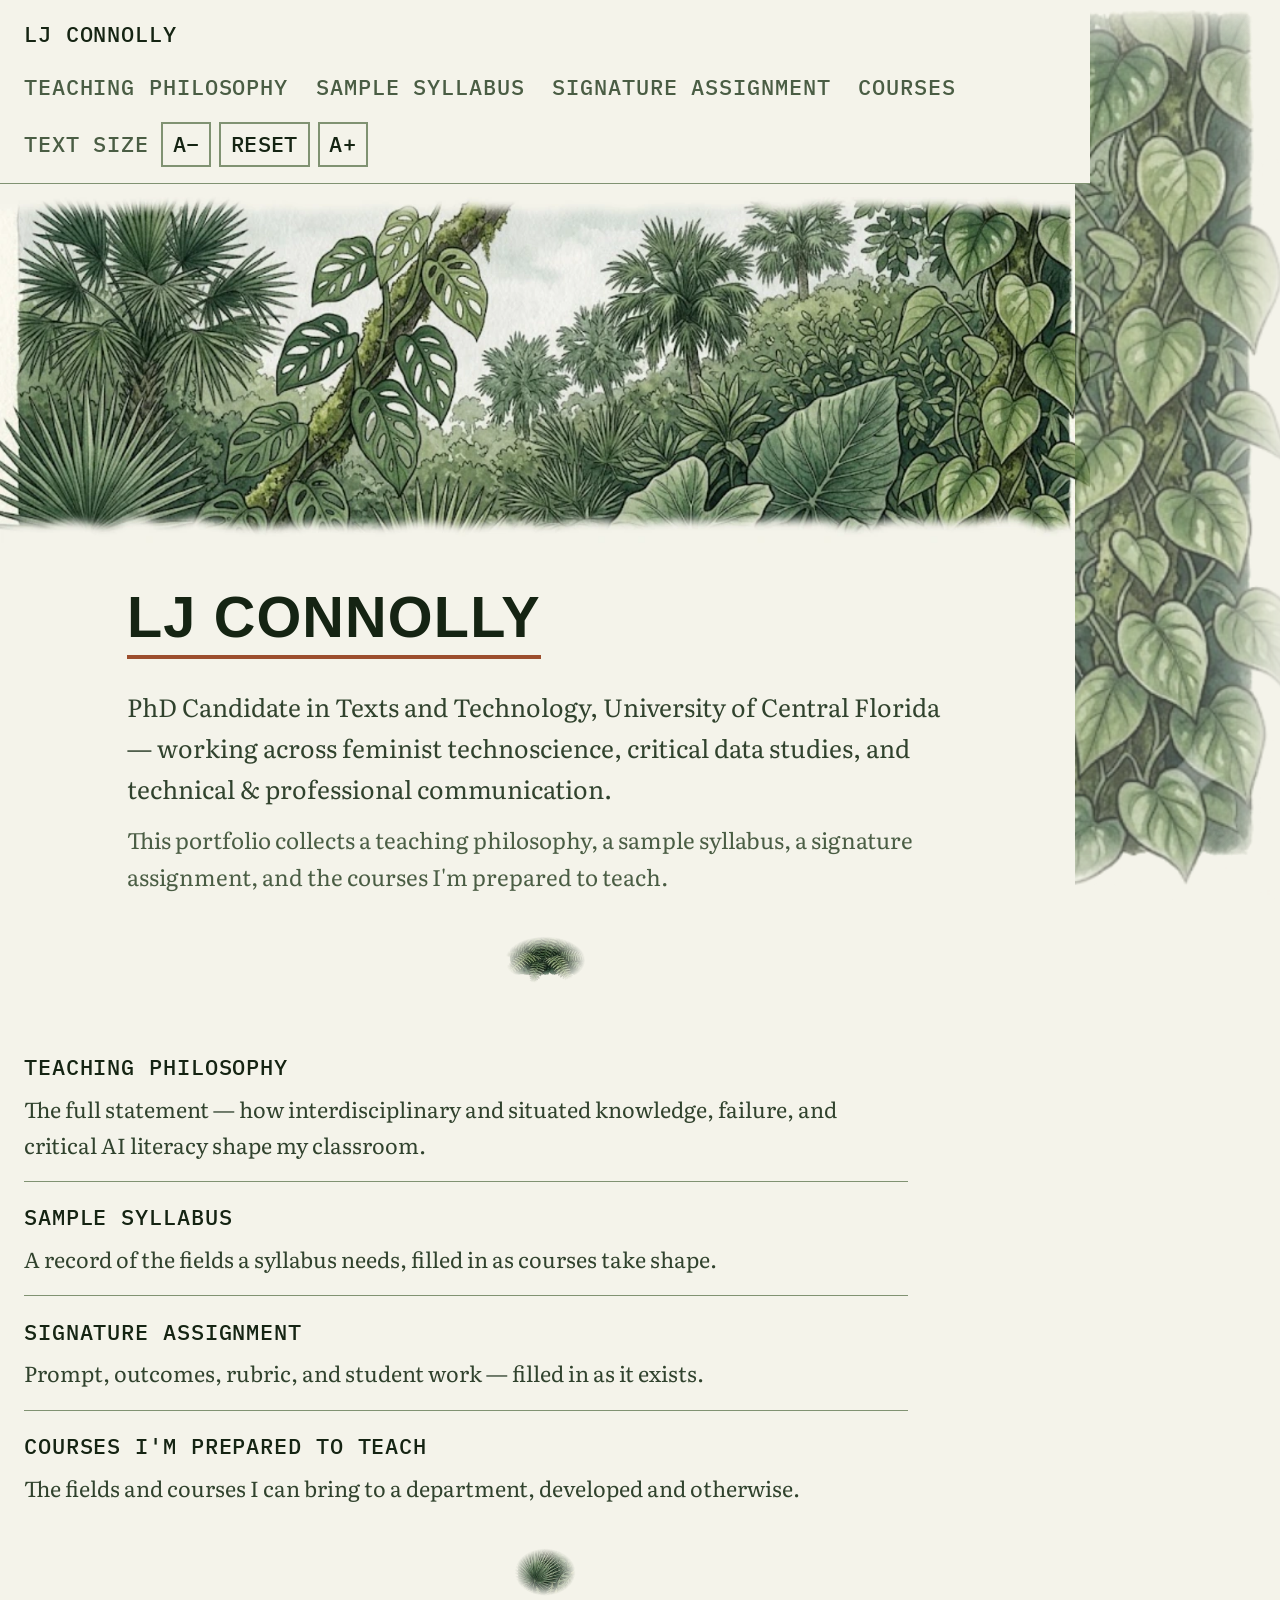
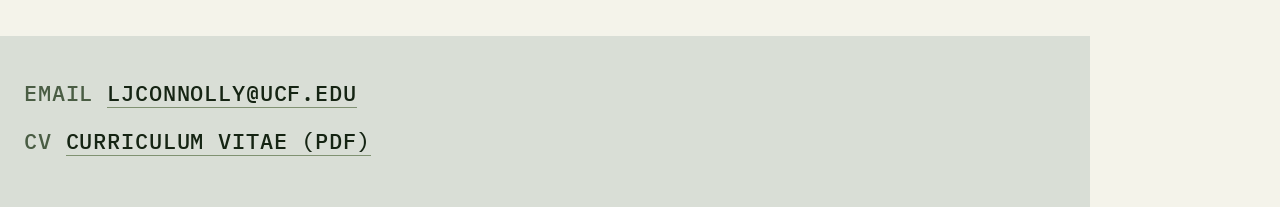
==== index.html @ 27856ca7 "Split into separate pages, add accessibility and terracotta accent - Split the single-page scroll in" ====
<!DOCTYPE html>
<html lang="en">
<head>
<meta charset="UTF-8">
<meta name="viewport" content="width=device-width, initial-scale=1.0">
<title>LJ Connolly — Teaching Portfolio</title>
<meta name="description" content="Teaching portfolio of LJ Connolly, PhD candidate in Texts and Technology, University of Central Florida.">

<link rel="preconnect" href="https://fonts.googleapis.com">
<link rel="preconnect" href="https://fonts.gstatic.com" crossorigin>
<link href="https://fonts.googleapis.com/css2?family=Archivo+Expanded:wght@700&family=IBM+Plex+Mono:wght@500&family=Literata:wght@400&display=swap" rel="stylesheet">

<link rel="stylesheet" href="css/style.css">
</head>
<body>
<script src="js/text-size.js"></script>

<a class="skip-link" href="#main">Skip to content</a>

<picture>
  <source type="image/webp" srcset="assets/img/vine-cutout.webp">
  <img class="trailing-vine" src="assets/img/vine-cutout.png" alt="" aria-hidden="true">
</picture>

<nav class="site-nav" aria-label="Primary">
  <a class="site-nav__brand" href="index.html" aria-current="page">LJ Connolly</a>
  <ul class="site-nav__links">
    <li><a href="philosophy.html">Teaching Philosophy</a></li>
    <li><a href="syllabus.html">Sample Syllabus</a></li>
    <li><a href="assignment.html">Signature Assignment</a></li>
    <li><a href="courses.html">Courses</a></li>
  </ul>
  <div class="text-size-control" role="group" aria-label="Adjust text size">
    <span class="text-size-label">Text Size</span>
    <button type="button" id="text-size-dec" aria-label="Decrease text size">A&minus;</button>
    <button type="button" id="text-size-reset" aria-label="Reset text size">Reset</button>
    <button type="button" id="text-size-inc" aria-label="Increase text size">A+</button>
  </div>
</nav>

<header class="masthead">
  <picture>
    <source type="image/webp" media="(max-width: 700px)" srcset="assets/img/header-plate-mobile.webp">
    <source media="(max-width: 700px)" srcset="assets/img/header-plate-mobile.png">
    <source type="image/webp" srcset="assets/img/header-plate.webp">
    <img class="header-plate" src="assets/img/header-plate.png"
         alt="Watercolor illustration of subtropical Florida canopy foliage — saw palmetto fans, cabbage palms, ferns, a monstera vine, elephant ear leaves, and a climbing pothos, painted on cream paper with a deckled edge.">
  </picture>
  <div class="opening-block">
    <h1>LJ Connolly</h1>
    <p class="tagline">PhD Candidate in Texts and Technology, University of Central Florida — working across feminist technoscience, critical data studies, and technical &amp; professional communication.</p>
    <p class="contents-line">This portfolio collects a teaching philosophy, a sample syllabus, a signature assignment, and the courses I'm prepared to teach.</p>
  </div>
</header>

<picture class="divider">
  <source type="image/webp" srcset="assets/img/divider-fern.webp">
  <img src="assets/img/divider-fern.png" alt="" aria-hidden="true">
</picture>

<main id="main">
  <div class="courses-section">
    <ul class="link-list">
      <li>
        <a href="philosophy.html">
          <span class="link-name">Teaching Philosophy</span>
          <span class="link-desc">The full statement — how interdisciplinary and situated knowledge, failure, and critical AI literacy shape my classroom.</span>
        </a>
      </li>
      <li>
        <a href="syllabus.html">
          <span class="link-name">Sample Syllabus</span>
          <span class="link-desc">A record of the fields a syllabus needs, filled in as courses take shape.</span>
        </a>
      </li>
      <li>
        <a href="assignment.html">
          <span class="link-name">Signature Assignment</span>
          <span class="link-desc">Prompt, outcomes, rubric, and student work — filled in as it exists.</span>
        </a>
      </li>
      <li>
        <a href="courses.html">
          <span class="link-name">Courses I'm Prepared to Teach</span>
          <span class="link-desc">The fields and courses I can bring to a department, developed and otherwise.</span>
        </a>
      </li>
    </ul>
  </div>
</main>

<picture class="divider">
  <source type="image/webp" srcset="assets/img/divider-palmetto.webp">
  <img src="assets/img/divider-palmetto.png" alt="" aria-hidden="true">
</picture>

<footer class="site-footer">
  <p class="mono"><span class="meta-label">Email</span> <a href="mailto:ljconnolly@ucf.edu">ljconnolly@ucf.edu</a></p>
  <p class="mono"><span class="meta-label">CV</span> <a href="assets/cv.pdf">Curriculum Vitae (PDF)</a></p>
</footer>

<script src="js/nav.js" defer></script>
</body>
</html>
---- css/style.css ----
/* ==========================================================================
   Teaching Portfolio — herbarium sheet
   Watercolor specimen + printed field label. Palette sampled from
   assets/img/canopy.png, plus a terracotta accent reserved for interactive
   states (current page, hover, link underlines) — never for body text or
   the base palette.
   All type sizes are in rem against the html root, so the on-page text-size
   control (js/text-size.js) can scale the whole document by changing the
   root font-size alone. Nothing on the page is smaller than 1.35rem
   (21.6px at the default 16px root), which clears 16pt (21.3px).
   ========================================================================== */

:root {
  --ink:    #152413;
  --forest: #30422D;
  --frond:  #4A5D44;
  --leaf:   #65785A;
  --sage:   #809272;
  --haze:   #A1AF91;
  --mist:   #D9DED6;
  --paper:  #F4F3EA;
  --terracotta: #9C4E2D; /* accent only: current/hover states, never body text */

  --font-display: 'Archivo Expanded', 'Arial Narrow', sans-serif;
  --font-body: 'Literata', Georgia, 'Times New Roman', serif;
  --font-mono: 'IBM Plex Mono', 'Courier New', monospace;

  --measure: 68ch;
  --vine-width: clamp(140px, 16vw, 252px);
  --vine-gutter: 190px;
  --min-text: 1.4rem; /* floor for every non-heading element on the page */
}

/* ---- reset -------------------------------------------------------------- */

*, *::before, *::after {
  box-sizing: border-box;
  border-radius: 0 !important;
}

html {
  -webkit-text-size-adjust: 100%;
}

@media (prefers-reduced-motion: no-preference) {
  html {
    scroll-behavior: smooth;
  }
}

body {
  margin: 0;
  background: var(--paper);
  color: var(--ink);
  font-family: var(--font-body);
  font-weight: 400;
  font-size: var(--min-text);
  line-height: 1.65;
}

img { max-width: 100%; display: block; }

a { color: inherit; }

hr.hairline {
  border: none;
  border-top: 1px solid var(--sage);
  margin: 0;
}

/* ---- utility / mono voice ------------------------------------------------ */

.mono,
.meta-row,
.field-label,
.site-nav,
.philosophy-subnav,
.course-name,
.pdf-link,
.text-size-control,
.link-list,
.site-footer .mono {
  font-family: var(--font-mono);
  font-weight: 500;
  letter-spacing: 0.04em;
  text-transform: uppercase;
}

.meta-label {
  color: var(--frond);
}

.meta-value {
  color: var(--ink);
}

/* ---- skip link ------------------------------------------------------------ */

.skip-link {
  position: absolute;
  left: -999px;
  top: 0;
  background: var(--paper);
  color: var(--ink);
  padding: 0.75em 1.25em;
  font-family: var(--font-mono);
  font-size: var(--min-text);
  text-transform: uppercase;
  letter-spacing: 0.04em;
  z-index: 1000;
  border: 2px solid var(--ink);
}

.skip-link:focus {
  left: 1rem;
  top: 1rem;
}

/* ---- focus states ---------------------------------------------------------- */

a:focus-visible,
button:focus-visible {
  outline: 3px solid var(--ink);
  outline-offset: 3px;
}

/* ---- trailing vine ---------------------------------------------------------- */
/* Capped at its native cutout resolution (252px) so it is never upscaled —
   crisper, at the cost of not spanning as wide on very large screens. */

.trailing-vine {
  position: fixed;
  top: 0;
  right: 0;
  height: 100vh;
  width: var(--vine-width);
  object-fit: cover;
  object-position: right center;
  opacity: 0.75;
  pointer-events: none;
  z-index: 1;
}

@media (max-width: 1099px) {
  .trailing-vine {
    display: none;
  }
}

@media (min-width: 1100px) {
  body {
    padding-right: var(--vine-gutter);
  }
}

/* ---- persistent top nav ------------------------------------------------------ */

.site-nav {
  position: sticky;
  top: 0;
  z-index: 100;
  display: flex;
  flex-wrap: wrap;
  align-items: center;
  justify-content: space-between;
  gap: 1rem 1.75rem;
  background: var(--paper);
  border-bottom: 1px solid var(--sage);
  padding: 1rem 1.5rem;
}

.site-nav__brand {
  font-size: var(--min-text);
  color: var(--ink);
  text-decoration: none;
}

.site-nav__brand:hover {
  color: var(--terracotta);
}

.site-nav__links {
  list-style: none;
  display: flex;
  flex-wrap: wrap;
  gap: 0.6rem 1.75rem;
  margin: 0;
  padding: 0;
  font-size: var(--min-text);
}

.site-nav__links a {
  text-decoration: none;
  color: var(--frond);
  padding-bottom: 0.2rem;
  border-bottom: 3px solid transparent;
}

.site-nav__links a:hover {
  color: var(--terracotta);
  border-bottom-color: var(--terracotta);
}

.site-nav__links a[aria-current="page"] {
  color: var(--terracotta);
  border-bottom-color: var(--terracotta);
}

/* ---- text size control ------------------------------------------------------- */

.text-size-control {
  display: flex;
  align-items: center;
  gap: 0.5rem;
  font-size: var(--min-text);
}

.text-size-control .text-size-label {
  font-size: 1.35rem;
  color: var(--frond);
  margin-right: 0.25rem;
}

.text-size-control button {
  font-family: var(--font-mono);
  font-weight: 500;
  letter-spacing: 0.02em;
  text-transform: uppercase;
  font-size: 1.35rem;
  background: var(--paper);
  color: var(--ink);
  border: 2px solid var(--sage);
  min-width: 2.75rem;
  min-height: 2.75rem;
  padding: 0.4rem 0.6rem;
  cursor: pointer;
}

.text-size-control button:hover {
  border-color: var(--terracotta);
  color: var(--terracotta);
}

/* ---- masthead --------------------------------------------------------------- */

.masthead {
  position: relative;
}

.header-plate {
  width: 100%;
  max-width: 1312px;
  height: auto;
  margin: 0 auto;
}

.opening-block {
  max-width: var(--measure);
  margin: 0 auto;
  padding: 2.5rem 1.5rem 1rem;
  text-align: left;
}

.opening-block h1 {
  font-family: var(--font-display);
  font-weight: 700;
  text-transform: uppercase;
  letter-spacing: 0.02em;
  line-height: 1.05;
  font-size: clamp(2.4rem, 6vw, 3.6rem);
  margin: 0 0 0.5rem;
  color: var(--ink);
  border-bottom: 4px solid var(--terracotta);
  padding-bottom: 0.5rem;
  display: inline-block;
}

.opening-block .tagline {
  font-size: 1.55rem;
  color: var(--forest);
  margin: 1.25rem 0 0.75rem;
}

.opening-block .contents-line {
  color: var(--frond);
  margin: 0;
}

/* home page: link list to the other pages */

.link-list {
  list-style: none;
  margin: 1.5rem 0 0;
  padding: 0;
  max-width: var(--measure);
}

.link-list li {
  border-bottom: 1px solid var(--sage);
}

.link-list li:last-child {
  border-bottom: none;
}

.link-list a {
  display: block;
  padding: 1.1rem 0;
  text-decoration: none;
  color: var(--ink);
  font-size: var(--min-text);
}

.link-list a:hover .link-name {
  color: var(--terracotta);
}

.link-list .link-name {
  display: block;
}

.link-list .link-desc {
  display: block;
  font-family: var(--font-body);
  text-transform: none;
  letter-spacing: normal;
  font-weight: 400;
  font-size: 1.35rem;
  color: var(--forest);
  margin-top: 0.35rem;
}

/* ---- section dividers -------------------------------------------------------- */

.divider {
  display: flex;
  justify-content: center;
  margin: 0 auto;
  padding: 1.5rem 0;
}

.divider img {
  height: 48px;
  width: auto;
}

/* ---- section heading (display face, h2+) -------------------------------------- */

h2 {
  font-family: var(--font-display);
  font-weight: 700;
  text-transform: uppercase;
  letter-spacing: 0.02em;
  line-height: 1.1;
  font-size: clamp(2rem, 4vw, 2.75rem);
  color: var(--ink);
  margin: 0 0 1rem;
}

h3 {
  font-family: var(--font-display);
  font-weight: 700;
  text-transform: uppercase;
  letter-spacing: 0.02em;
  line-height: 1.15;
  font-size: 1.75rem;
  color: var(--forest);
  margin: 2rem 0 0.75rem;
}

/* ---- specimen card (philosophy / syllabus / assignment) ------------------------ */

.specimen-card {
  max-width: 1100px;
  margin: 0 auto;
  padding: 0 1.5rem;
}

.specimen-header {
  background: var(--mist);
  padding: 1.75rem 1.75rem 1.5rem;
  display: flex;
  flex-wrap: wrap;
  align-items: baseline;
  justify-content: space-between;
  gap: 0.75rem 1.5rem;
}

.specimen-header h2 {
  margin: 0;
  width: 100%;
}

.meta-row {
  display: flex;
  flex-wrap: wrap;
  gap: 0.6rem 2rem;
  font-size: 1.35rem;
  margin: 0;
  flex: 1 1 auto;
}

.pdf-link {
  font-size: 1.35rem;
  text-decoration: none;
  color: var(--forest);
  border-bottom: 1px solid var(--sage);
  white-space: nowrap;
}

.pdf-link:hover {
  color: var(--terracotta);
  border-bottom-color: var(--terracotta);
}

.specimen-card .hairline {
  border-top-color: var(--sage);
}

.specimen-body {
  padding: 2rem 0 3rem;
}

/* philosophy: sticky nav label column + prose column */

.specimen-body--philosophy {
  display: grid;
  grid-template-columns: 260px 1fr;
  gap: 2.5rem;
  align-items: start;
}

.philosophy-subnav {
  position: sticky;
  top: 5.5rem;
}

.philosophy-subnav ul {
  list-style: none;
  margin: 0;
  padding: 0;
  display: flex;
  flex-direction: column;
  gap: 1rem;
}

.philosophy-subnav a {
  font-size: 1.35rem;
  text-decoration: none;
  color: var(--frond);
  display: inline-block;
  border-bottom: 3px solid transparent;
  padding-bottom: 0.15rem;
}

.philosophy-subnav a:hover,
.philosophy-subnav a.is-active {
  color: var(--terracotta);
  border-bottom-color: var(--terracotta);
}

.philosophy-text {
  max-width: var(--measure);
}

.philosophy-text h3:first-child {
  margin-top: 0;
}

.philosophy-text p {
  margin: 0 0 1.25em;
}

/* placeholder cards: repeated label / empty-area field rows */

.specimen-body--placeholder,
.specimen-card--placeholder .specimen-body {
  padding-top: 2rem;
}

.specimen-field {
  display: grid;
  grid-template-columns: 260px 1fr;
  gap: 1rem 2.5rem;
  padding: 1.5rem 0;
  border-bottom: 1px solid var(--sage);
}

.specimen-field:last-child {
  border-bottom: none;
}

.field-label {
  font-size: 1.35rem;
  color: var(--frond);
  padding-top: 0.2rem;
}

.field-empty {
  background-image: repeating-linear-gradient(
    to bottom,
    transparent,
    transparent 31px,
    var(--haze) 31px,
    var(--haze) 32px
  );
}

.field-empty--sm { height: 32px; }
.field-empty--md { height: 96px; }
.field-empty--lg { height: 160px; }
.field-empty--xl { height: 256px; }

/* ---- courses list ----------------------------------------------------------- */

.courses-section {
  max-width: 1100px;
  margin: 0 auto;
  padding: 0 1.5rem;
}

.courses-list {
  list-style: none;
  margin: 1.5rem 0 0;
  padding: 0;
  max-width: var(--measure);
}

.courses-list li {
  padding: 1.1rem 0;
  border-bottom: 1px solid var(--sage);
  display: flex;
  flex-direction: column;
  gap: 0.4rem;
}

.courses-list li:last-child {
  border-bottom: none;
}

.course-name {
  font-size: 1.35rem;
  color: var(--ink);
}

.course-name em {
  font-style: normal;
  color: var(--terracotta);
}

.course-desc {
  font-family: var(--font-body);
  font-size: var(--min-text);
  color: var(--forest);
}

/* ---- footer ------------------------------------------------------------------ */

.site-footer {
  background: var(--mist);
  margin-top: 1rem;
  padding: 2.5rem 1.5rem 3rem;
  display: flex;
  flex-direction: column;
  gap: 0.75rem;
}

.site-footer .mono {
  font-size: 1.35rem;
  margin: 0;
}

.site-footer a {
  text-decoration: none;
  border-bottom: 1px solid var(--sage);
}

.site-footer a:hover {
  color: var(--terracotta);
  border-bottom-color: var(--terracotta);
}

/* ---- responsive: collapse two-column artifact layout ------------------------- */

@media (max-width: 700px) {
  .specimen-body--philosophy,
  .specimen-field {
    grid-template-columns: 1fr;
  }

  .philosophy-subnav {
    position: static;
    margin-bottom: 1rem;
  }

  .philosophy-subnav ul {
    flex-direction: row;
    flex-wrap: wrap;
    gap: 0.5rem 1.5rem;
  }

  .specimen-header {
    padding: 1.25rem;
  }

  .field-label {
    padding-top: 0;
  }

  .text-size-control .text-size-label {
    display: none;
  }
}

@media (max-width: 375px) {
  .opening-block { padding: 2rem 1rem 1rem; }
  .specimen-card, .courses-section { padding: 0 1rem; }
  .site-nav { padding: 0.75rem 1rem; }
}

/* ---- reduced motion ----------------------------------------------------------- */

@media (prefers-reduced-motion: reduce) {
  * {
    transition: none !important;
    animation: none !important;
  }
}
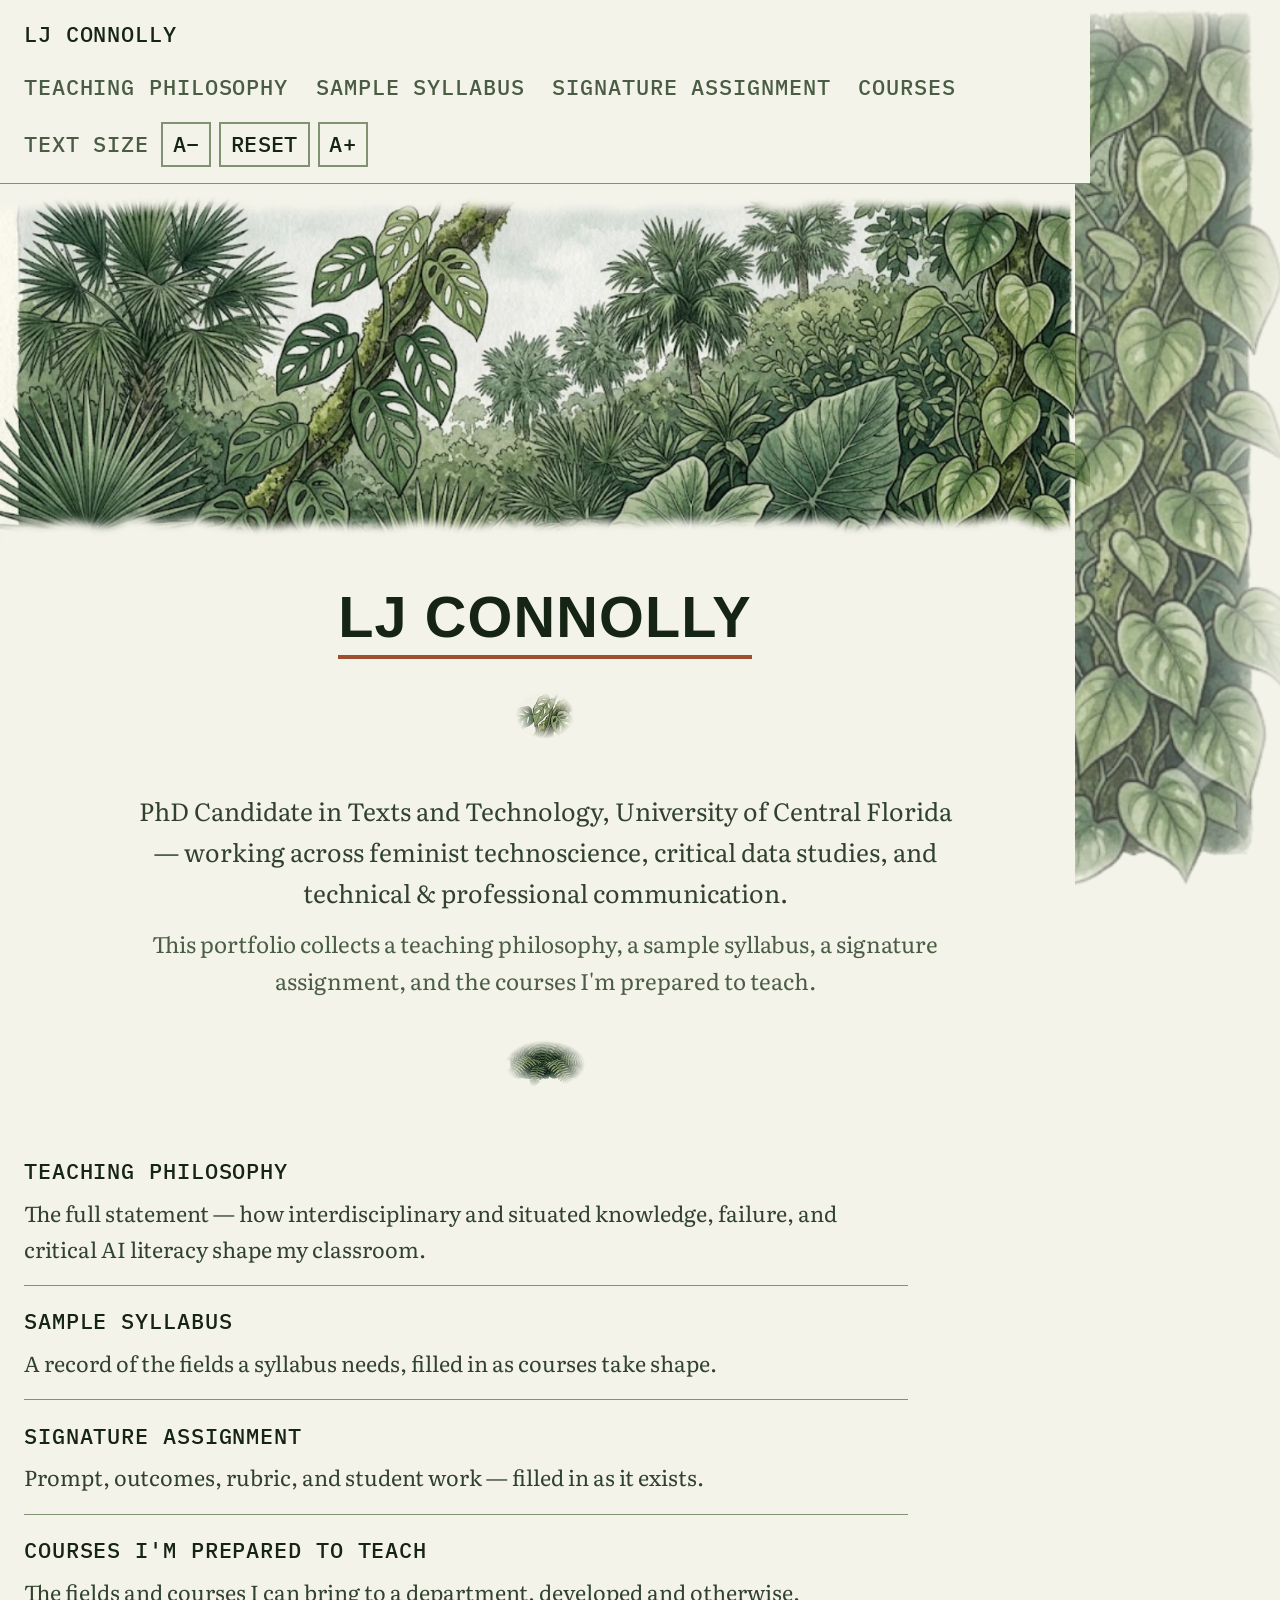
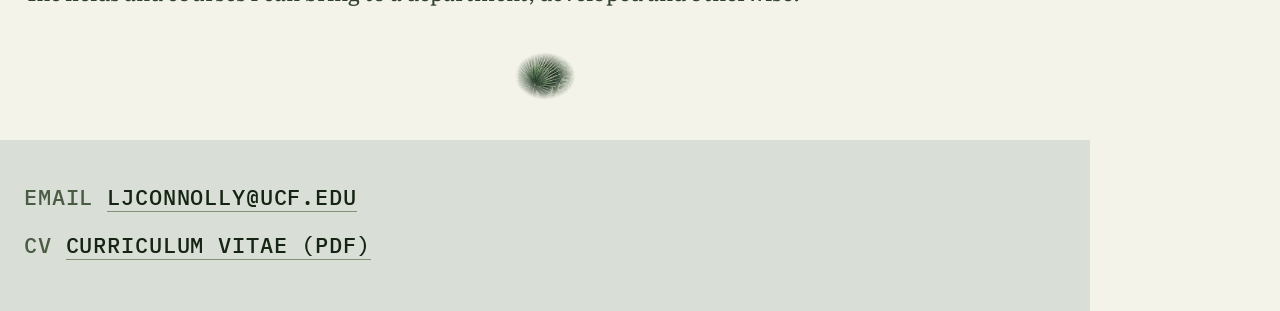
==== commit 7b2d3ff3: "Center home page opening block, add divider under title Splits the title from the tagline/contents-l" ====
--- a/index.html
+++ b/index.html
@@ -46,8 +46,16 @@
     <img class="header-plate" src="assets/img/header-plate.png"
          alt="Watercolor illustration of subtropical Florida canopy foliage — saw palmetto fans, cabbage palms, ferns, a monstera vine, elephant ear leaves, and a climbing pothos, painted on cream paper with a deckled edge.">
   </picture>
-  <div class="opening-block">
+  <div class="opening-block opening-block--title">
     <h1>LJ Connolly</h1>
+  </div>
+
+  <picture class="divider">
+    <source type="image/webp" srcset="assets/img/divider-monstera.webp">
+    <img src="assets/img/divider-monstera.png" alt="" aria-hidden="true">
+  </picture>
+
+  <div class="opening-block opening-block--intro">
     <p class="tagline">PhD Candidate in Texts and Technology, University of Central Florida — working across feminist technoscience, critical data studies, and technical &amp; professional communication.</p>
     <p class="contents-line">This portfolio collects a teaching philosophy, a sample syllabus, a signature assignment, and the courses I'm prepared to teach.</p>
   </div>
--- a/css/style.css
+++ b/css/style.css
@@ -258,7 +258,15 @@
   max-width: var(--measure);
   margin: 0 auto;
   padding: 2.5rem 1.5rem 1rem;
-  text-align: left;
+  text-align: center;
+}
+
+.opening-block--title {
+  padding-bottom: 0;
+}
+
+.opening-block--intro {
+  padding-top: 0.5rem;
 }
 
 .opening-block h1 {
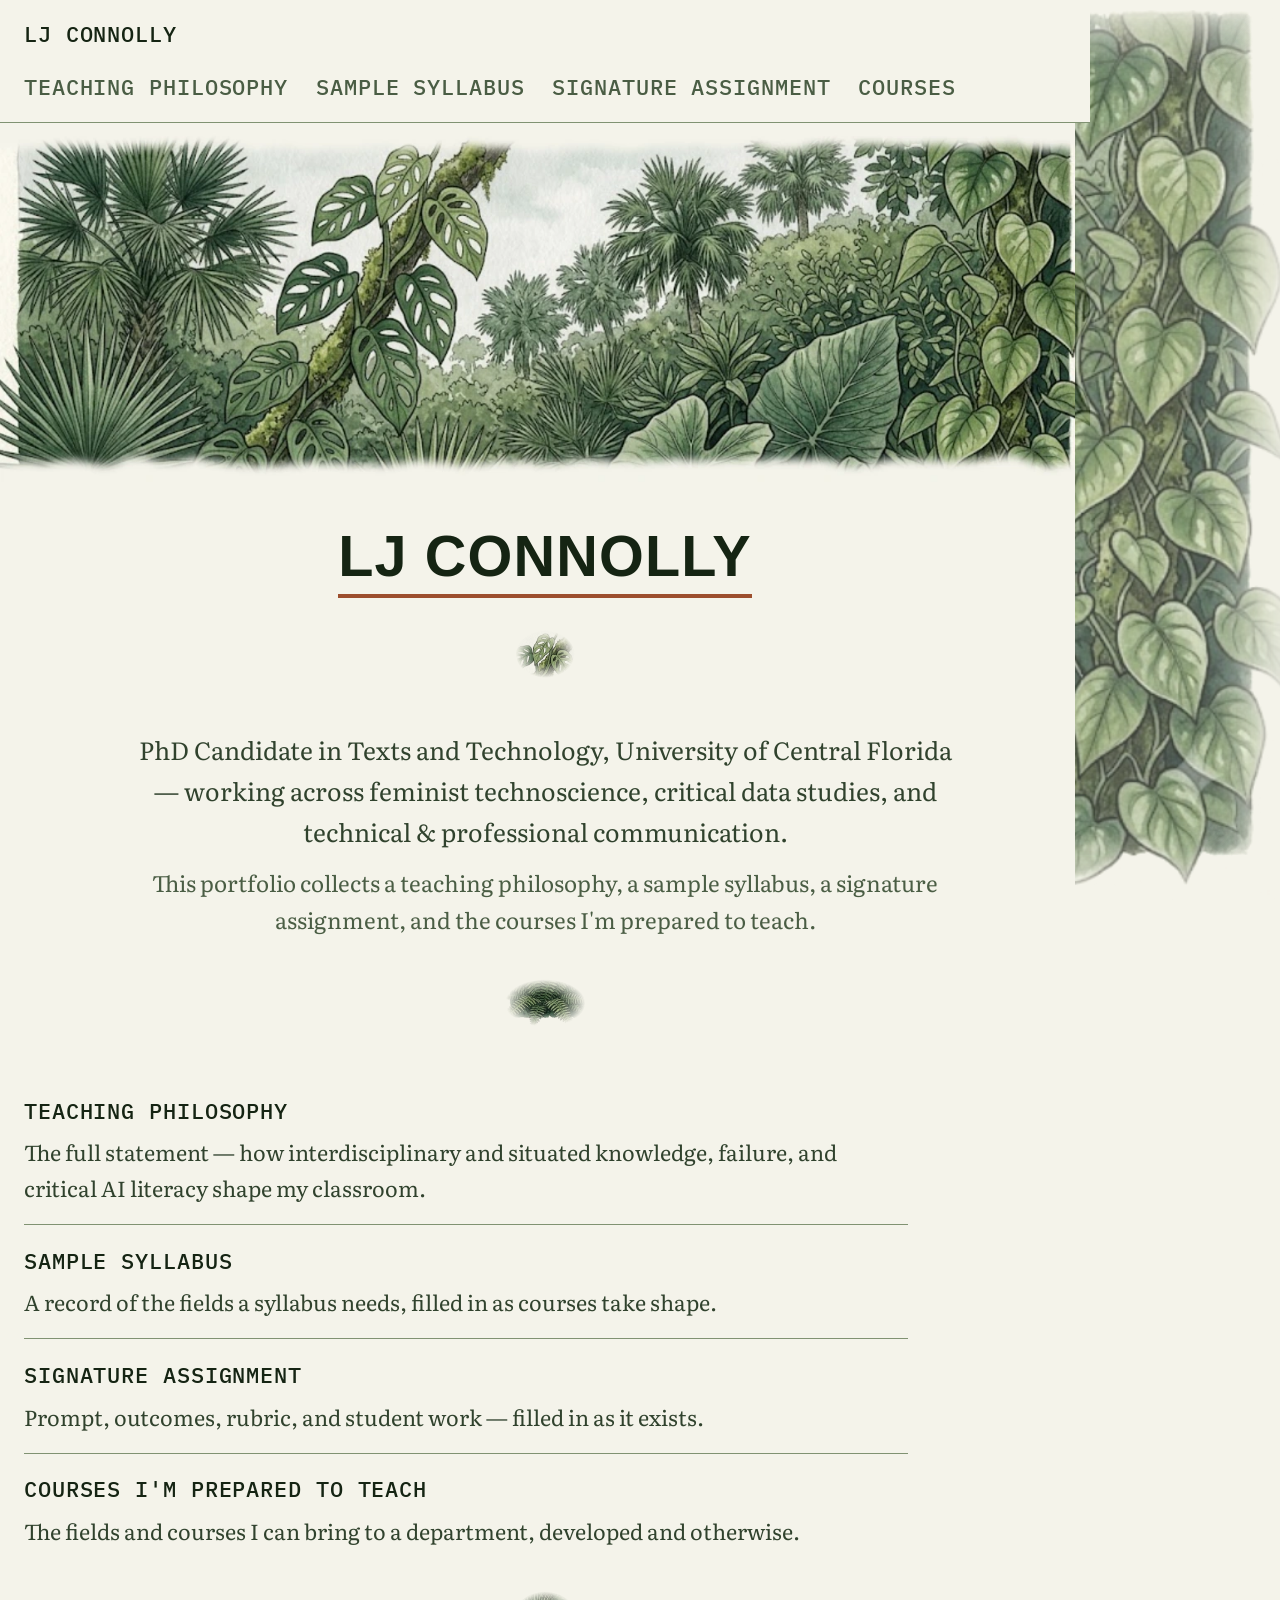
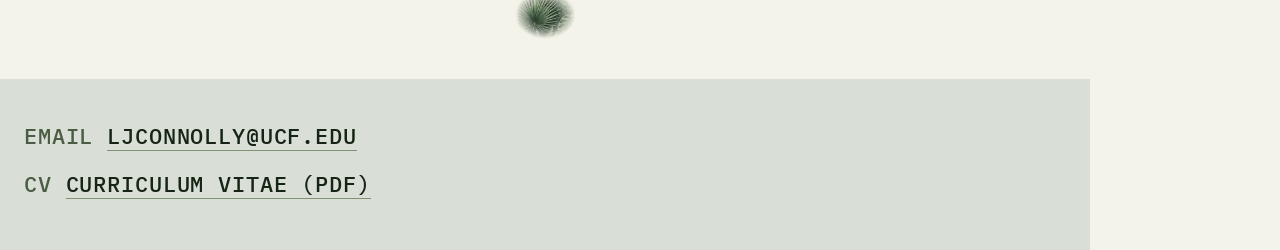
==== commit 335f4eae: "Remove the on-page text-size accessibility control Drops js/text-size.js, its nav markup on all five" ====
--- a/index.html
+++ b/index.html
@@ -13,7 +13,6 @@
 <link rel="stylesheet" href="css/style.css">
 </head>
 <body>
-<script src="js/text-size.js"></script>
 
 <a class="skip-link" href="#main">Skip to content</a>
 
@@ -30,12 +29,6 @@
     <li><a href="assignment.html">Signature Assignment</a></li>
     <li><a href="courses.html">Courses</a></li>
   </ul>
-  <div class="text-size-control" role="group" aria-label="Adjust text size">
-    <span class="text-size-label">Text Size</span>
-    <button type="button" id="text-size-dec" aria-label="Decrease text size">A&minus;</button>
-    <button type="button" id="text-size-reset" aria-label="Reset text size">Reset</button>
-    <button type="button" id="text-size-inc" aria-label="Increase text size">A+</button>
-  </div>
 </nav>
 
 <header class="masthead">
--- a/css/style.css
+++ b/css/style.css
@@ -4,9 +4,7 @@
    assets/img/canopy.png, plus a terracotta accent reserved for interactive
    states (current page, hover, link underlines) — never for body text or
    the base palette.
-   All type sizes are in rem against the html root, so the on-page text-size
-   control (js/text-size.js) can scale the whole document by changing the
-   root font-size alone. Nothing on the page is smaller than 1.35rem
+   All type sizes are in rem. Nothing on the page is smaller than 1.35rem
    (21.6px at the default 16px root), which clears 16pt (21.3px).
    ========================================================================== */
 
@@ -77,7 +75,6 @@
 .philosophy-subnav,
 .course-name,
 .pdf-link,
-.text-size-control,
 .link-list,
 .site-footer .mono {
   font-family: var(--font-mono);
@@ -206,41 +203,6 @@
   border-bottom-color: var(--terracotta);
 }
 
-/* ---- text size control ------------------------------------------------------- */
-
-.text-size-control {
-  display: flex;
-  align-items: center;
-  gap: 0.5rem;
-  font-size: var(--min-text);
-}
-
-.text-size-control .text-size-label {
-  font-size: 1.35rem;
-  color: var(--frond);
-  margin-right: 0.25rem;
-}
-
-.text-size-control button {
-  font-family: var(--font-mono);
-  font-weight: 500;
-  letter-spacing: 0.02em;
-  text-transform: uppercase;
-  font-size: 1.35rem;
-  background: var(--paper);
-  color: var(--ink);
-  border: 2px solid var(--sage);
-  min-width: 2.75rem;
-  min-height: 2.75rem;
-  padding: 0.4rem 0.6rem;
-  cursor: pointer;
-}
-
-.text-size-control button:hover {
-  border-color: var(--terracotta);
-  color: var(--terracotta);
-}
-
 /* ---- masthead --------------------------------------------------------------- */
 
 .masthead {
@@ -614,10 +576,6 @@
   .field-label {
     padding-top: 0;
   }
-
-  .text-size-control .text-size-label {
-    display: none;
-  }
 }
 
 @media (max-width: 375px) {
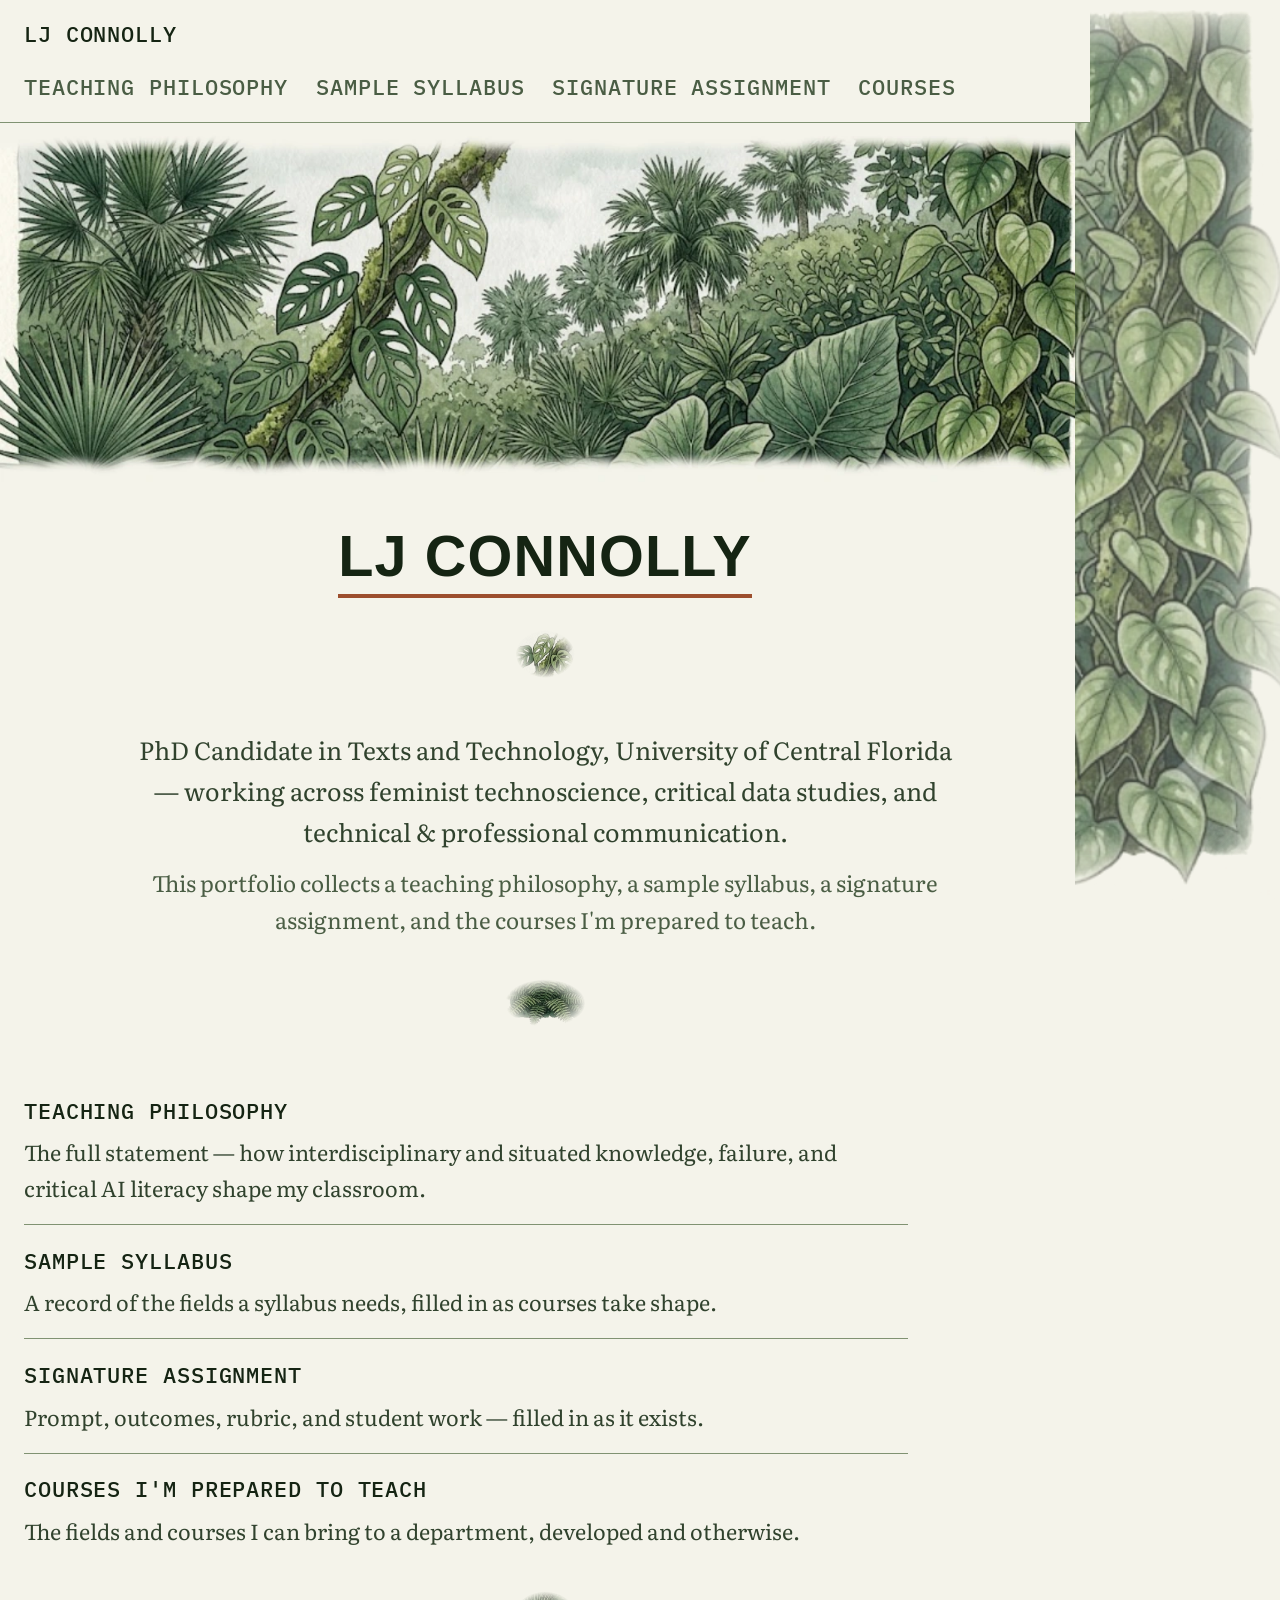
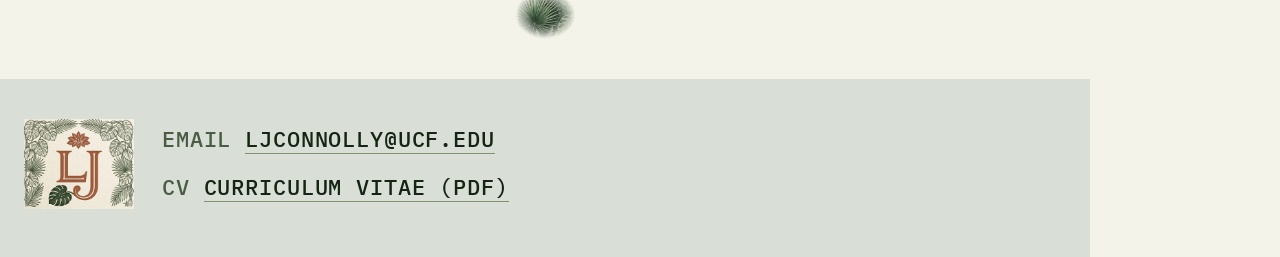
==== commit e02c0231: "Add LJ logo to the footer contact bar Moves the user-supplied logo into assets/img/lj-logo-source.jp" ====
--- a/index.html
+++ b/index.html
@@ -96,8 +96,14 @@
 </picture>
 
 <footer class="site-footer">
-  <p class="mono"><span class="meta-label">Email</span> <a href="mailto:ljconnolly@ucf.edu">ljconnolly@ucf.edu</a></p>
-  <p class="mono"><span class="meta-label">CV</span> <a href="assets/cv.pdf">Curriculum Vitae (PDF)</a></p>
+  <picture class="site-footer__logo">
+    <source type="image/webp" srcset="assets/img/logo-footer.webp">
+    <img src="assets/img/logo-footer.png" alt="LJ monogram logo bordered with monstera, palm, and heartleaf line art">
+  </picture>
+  <div class="site-footer__contact">
+    <p class="mono"><span class="meta-label">Email</span> <a href="mailto:ljconnolly@ucf.edu">ljconnolly@ucf.edu</a></p>
+    <p class="mono"><span class="meta-label">CV</span> <a href="assets/cv.pdf">Curriculum Vitae (PDF)</a></p>
+  </div>
 </footer>
 
 <script src="js/nav.js" defer></script>
--- a/css/style.css
+++ b/css/style.css
@@ -531,6 +531,19 @@
   margin-top: 1rem;
   padding: 2.5rem 1.5rem 3rem;
   display: flex;
+  flex-wrap: wrap;
+  align-items: center;
+  gap: 1.75rem;
+}
+
+.site-footer__logo img {
+  width: 110px;
+  height: auto;
+  flex-shrink: 0;
+}
+
+.site-footer__contact {
+  display: flex;
   flex-direction: column;
   gap: 0.75rem;
 }
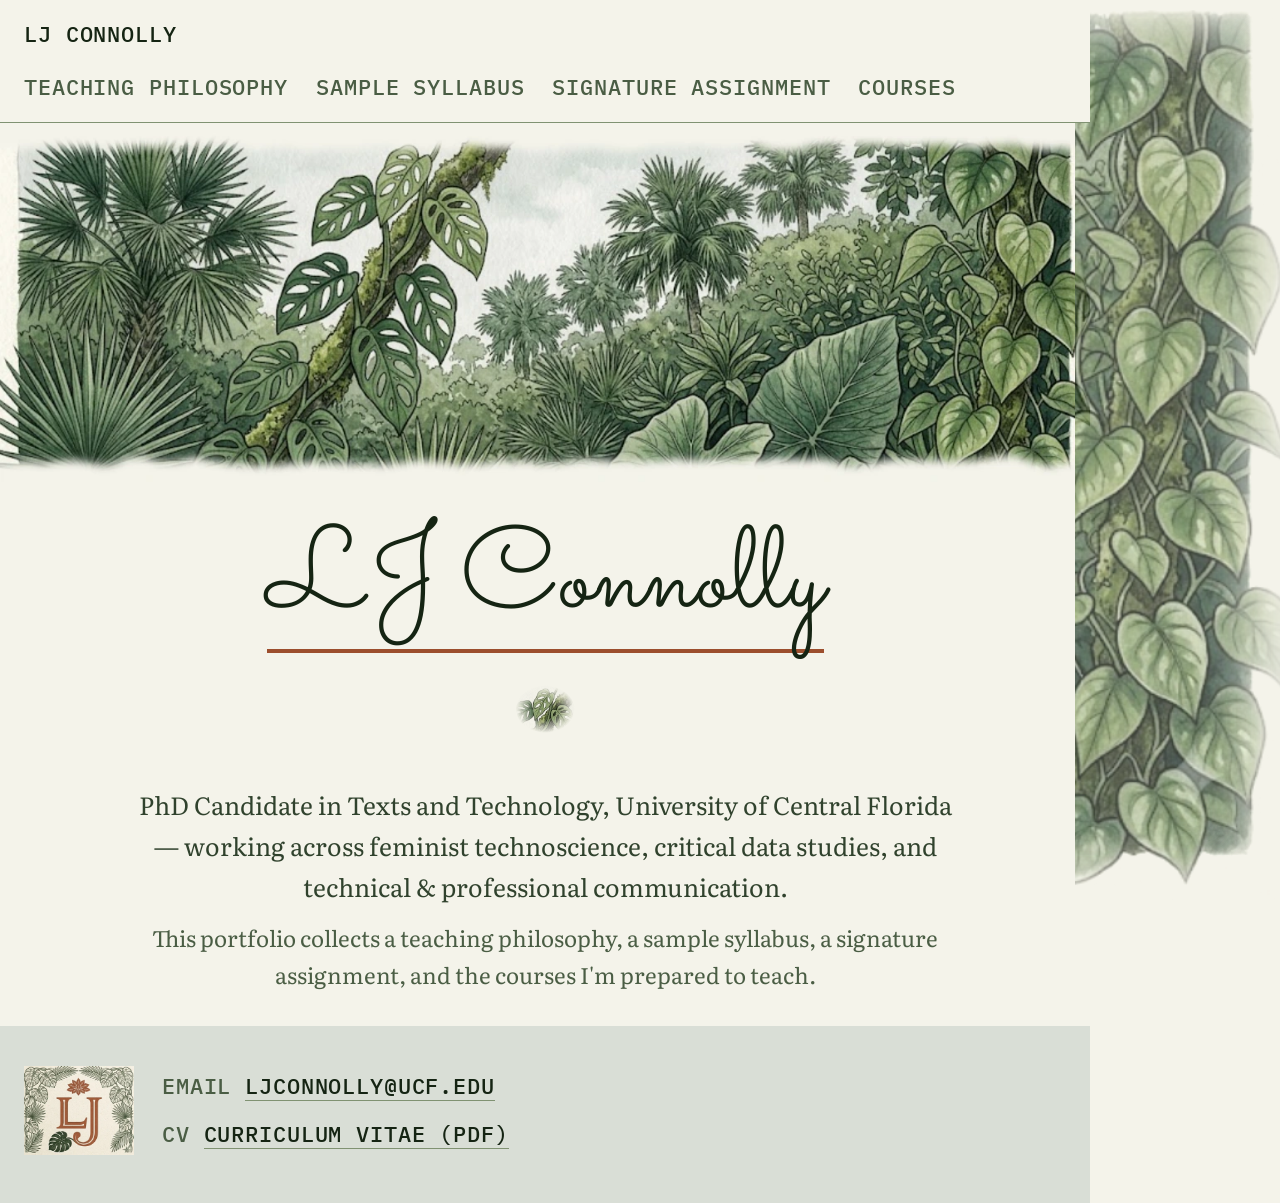
==== commit 82a96a35: "Home page: double the name size in a script font, drop the link list - .opening-block h1 now renders" ====
--- a/index.html
+++ b/index.html
@@ -8,7 +8,7 @@
 
 <link rel="preconnect" href="https://fonts.googleapis.com">
 <link rel="preconnect" href="https://fonts.gstatic.com" crossorigin>
-<link href="https://fonts.googleapis.com/css2?family=Archivo+Expanded:wght@700&family=IBM+Plex+Mono:wght@500&family=Literata:wght@400&display=swap" rel="stylesheet">
+<link href="https://fonts.googleapis.com/css2?family=Archivo+Expanded:wght@700&family=IBM+Plex+Mono:wght@500&family=Literata:wght@400&family=Sacramento&display=swap" rel="stylesheet">
 
 <link rel="stylesheet" href="css/style.css">
 </head>
@@ -54,46 +54,7 @@
   </div>
 </header>
 
-<picture class="divider">
-  <source type="image/webp" srcset="assets/img/divider-fern.webp">
-  <img src="assets/img/divider-fern.png" alt="" aria-hidden="true">
-</picture>
-
-<main id="main">
-  <div class="courses-section">
-    <ul class="link-list">
-      <li>
-        <a href="philosophy.html">
-          <span class="link-name">Teaching Philosophy</span>
-          <span class="link-desc">The full statement — how interdisciplinary and situated knowledge, failure, and critical AI literacy shape my classroom.</span>
-        </a>
-      </li>
-      <li>
-        <a href="syllabus.html">
-          <span class="link-name">Sample Syllabus</span>
-          <span class="link-desc">A record of the fields a syllabus needs, filled in as courses take shape.</span>
-        </a>
-      </li>
-      <li>
-        <a href="assignment.html">
-          <span class="link-name">Signature Assignment</span>
-          <span class="link-desc">Prompt, outcomes, rubric, and student work — filled in as it exists.</span>
-        </a>
-      </li>
-      <li>
-        <a href="courses.html">
-          <span class="link-name">Courses I'm Prepared to Teach</span>
-          <span class="link-desc">The fields and courses I can bring to a department, developed and otherwise.</span>
-        </a>
-      </li>
-    </ul>
-  </div>
-</main>
-
-<picture class="divider">
-  <source type="image/webp" srcset="assets/img/divider-palmetto.webp">
-  <img src="assets/img/divider-palmetto.png" alt="" aria-hidden="true">
-</picture>
+<main id="main"></main>
 
 <footer class="site-footer">
   <picture class="site-footer__logo">
--- a/css/style.css
+++ b/css/style.css
@@ -22,6 +22,7 @@
   --font-display: 'Archivo Expanded', 'Arial Narrow', sans-serif;
   --font-body: 'Literata', Georgia, 'Times New Roman', serif;
   --font-mono: 'IBM Plex Mono', 'Courier New', monospace;
+  --font-script: 'Sacramento', cursive; /* home page name only */
 
   --measure: 68ch;
   --vine-width: clamp(140px, 16vw, 252px);
@@ -232,12 +233,10 @@
 }
 
 .opening-block h1 {
-  font-family: var(--font-display);
-  font-weight: 700;
-  text-transform: uppercase;
-  letter-spacing: 0.02em;
-  line-height: 1.05;
-  font-size: clamp(2.4rem, 6vw, 3.6rem);
+  font-family: var(--font-script);
+  font-weight: 400;
+  line-height: 1;
+  font-size: clamp(4.8rem, 15vw, 7.2rem);
   margin: 0 0 0.5rem;
   color: var(--ink);
   border-bottom: 4px solid var(--terracotta);
@@ -518,6 +517,16 @@
   color: var(--terracotta);
 }
 
+.specimen-body .course-name a {
+  text-decoration: none;
+  border-bottom: 2px solid var(--sage);
+}
+
+.specimen-body .course-name a:hover {
+  color: var(--terracotta);
+  border-bottom-color: var(--terracotta);
+}
+
 .course-desc {
   font-family: var(--font-body);
   font-size: var(--min-text);
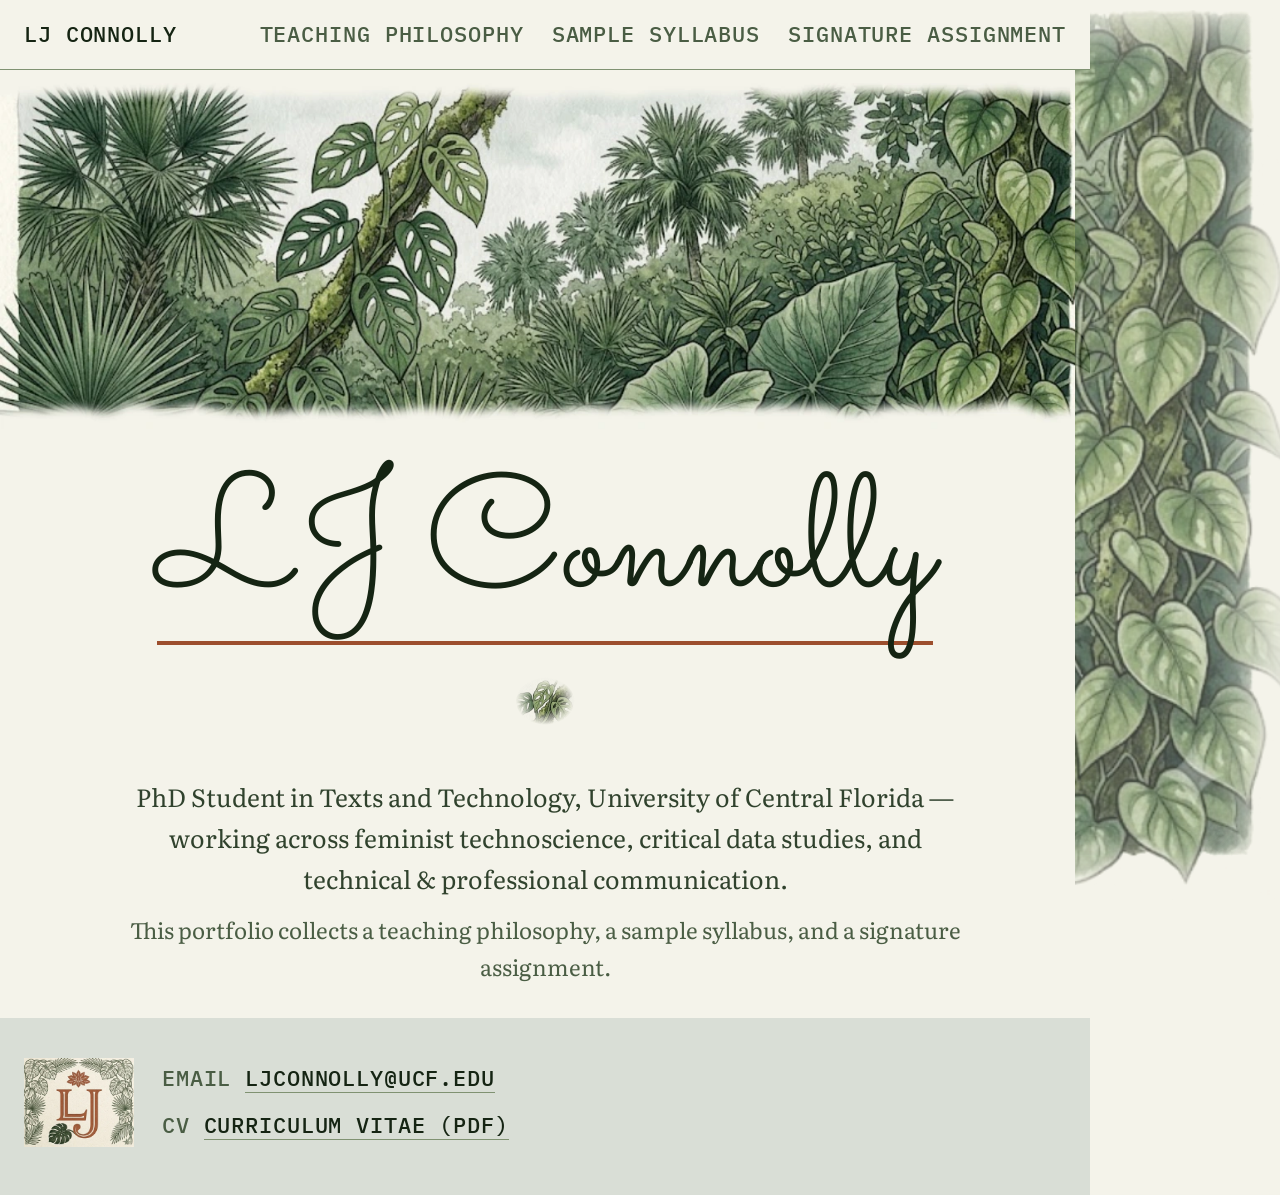
==== commit 7adf3d21: "Enlarge name further, drop Courses page and artifact metadata rows - .opening-block h1 bumped again " ====
--- a/index.html
+++ b/index.html
@@ -27,7 +27,6 @@
     <li><a href="philosophy.html">Teaching Philosophy</a></li>
     <li><a href="syllabus.html">Sample Syllabus</a></li>
     <li><a href="assignment.html">Signature Assignment</a></li>
-    <li><a href="courses.html">Courses</a></li>
   </ul>
 </nav>
 
@@ -49,8 +48,8 @@
   </picture>
 
   <div class="opening-block opening-block--intro">
-    <p class="tagline">PhD Candidate in Texts and Technology, University of Central Florida — working across feminist technoscience, critical data studies, and technical &amp; professional communication.</p>
-    <p class="contents-line">This portfolio collects a teaching philosophy, a sample syllabus, a signature assignment, and the courses I'm prepared to teach.</p>
+    <p class="tagline">PhD Student in Texts and Technology, University of Central Florida — working across feminist technoscience, critical data studies, and technical &amp; professional communication.</p>
+    <p class="contents-line">This portfolio collects a teaching philosophy, a sample syllabus, and a signature assignment.</p>
   </div>
 </header>
 
--- a/css/style.css
+++ b/css/style.css
@@ -236,7 +236,7 @@
   font-family: var(--font-script);
   font-weight: 400;
   line-height: 1;
-  font-size: clamp(4.8rem, 15vw, 7.2rem);
+  font-size: clamp(6rem, 19vw, 10rem);
   margin: 0 0 0.5rem;
   color: var(--ink);
   border-bottom: 4px solid var(--terracotta);
@@ -374,6 +374,9 @@
   text-decoration: none;
   color: var(--forest);
   border-bottom: 1px solid var(--sage);
+}
+
+.specimen-header .pdf-link {
   white-space: nowrap;
 }
 
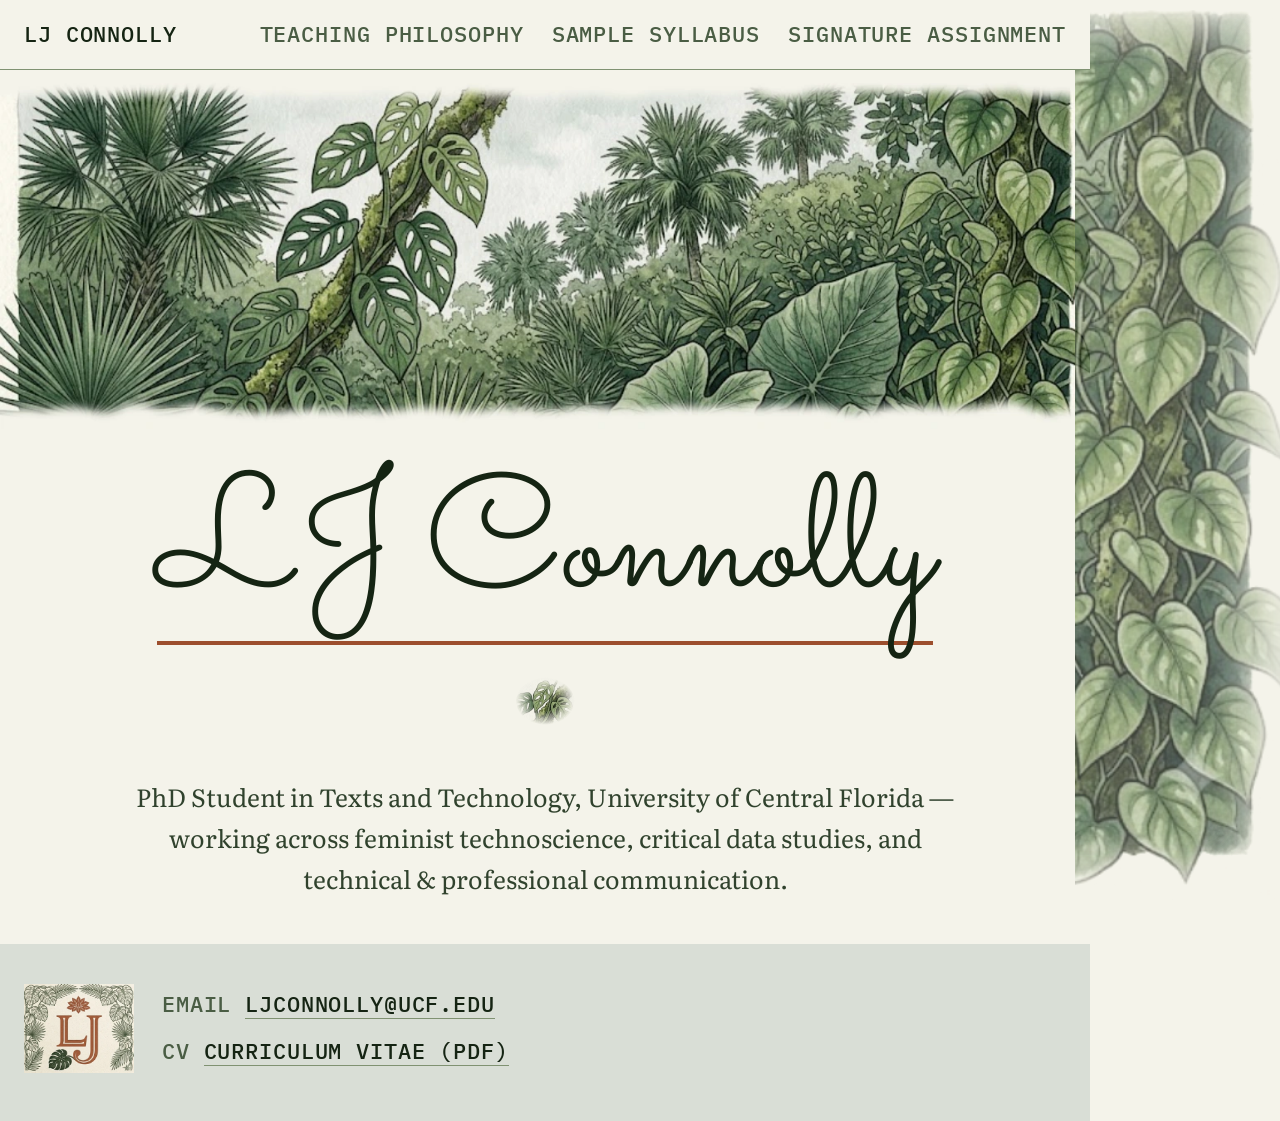
==== commit 33c99c77: "Remove contents-line sentence from home page Co-Authored-By: Claude Opus 4.8 <noreply@anthropic.com>" ====
--- a/index.html
+++ b/index.html
@@ -49,7 +49,6 @@
 
   <div class="opening-block opening-block--intro">
     <p class="tagline">PhD Student in Texts and Technology, University of Central Florida — working across feminist technoscience, critical data studies, and technical &amp; professional communication.</p>
-    <p class="contents-line">This portfolio collects a teaching philosophy, a sample syllabus, and a signature assignment.</p>
   </div>
 </header>
 
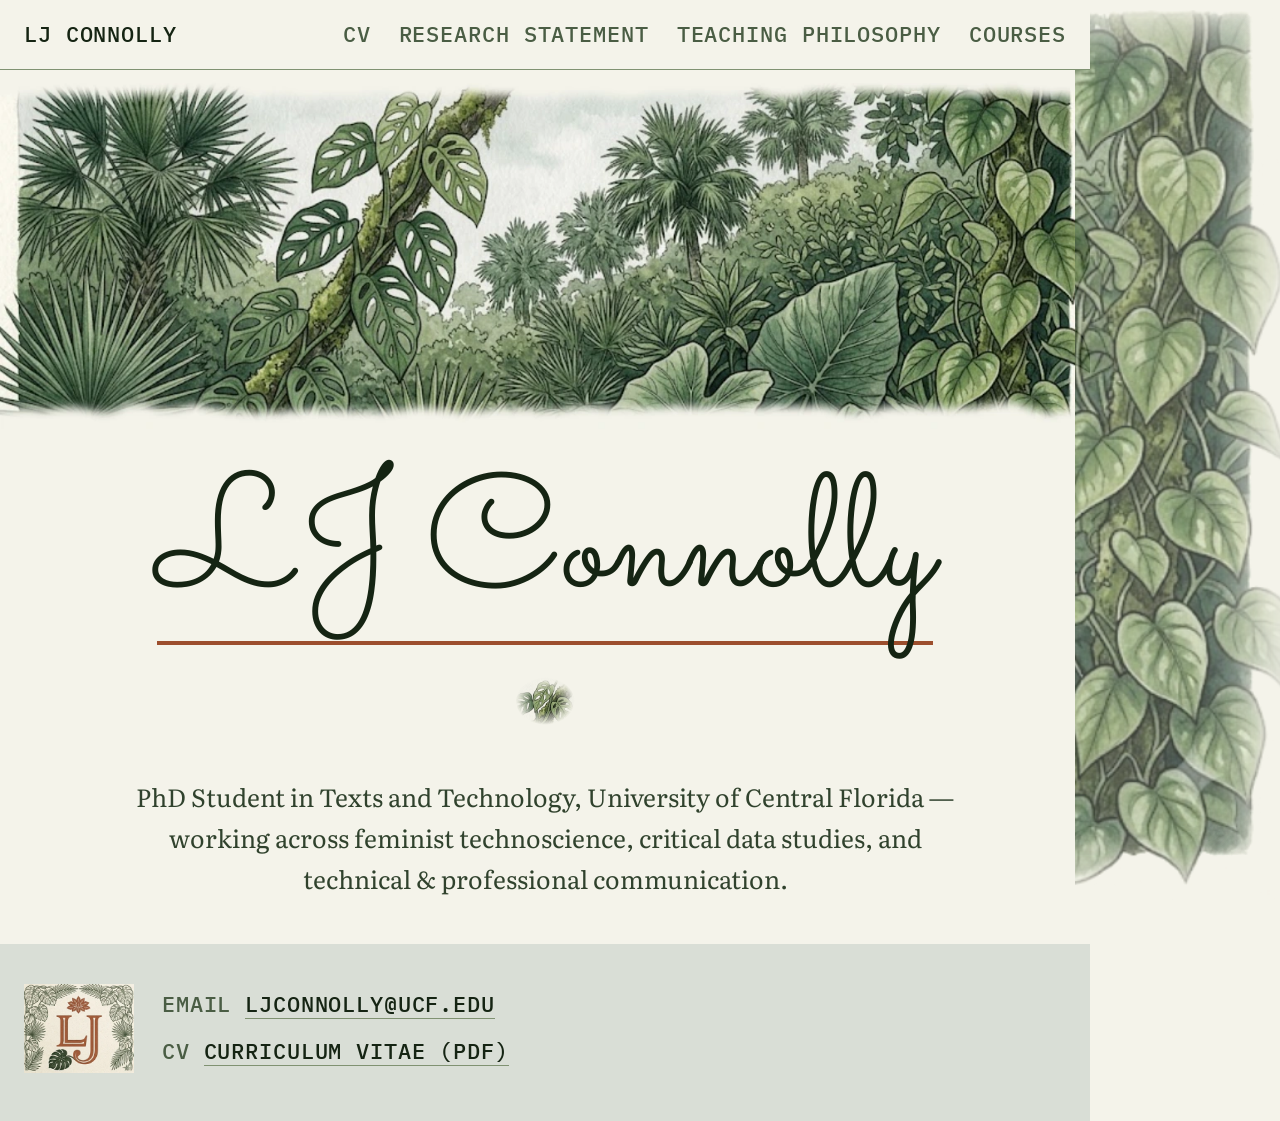
==== commit 4ce9105b: "Add CV and Research Statement pages; remove Signature Assignment; rename syllabus to Courses - Add c" ====
--- a/index.html
+++ b/index.html
@@ -24,9 +24,10 @@
 <nav class="site-nav" aria-label="Primary">
   <a class="site-nav__brand" href="index.html" aria-current="page">LJ Connolly</a>
   <ul class="site-nav__links">
+    <li><a href="cv.html">CV</a></li>
+    <li><a href="research.html">Research Statement</a></li>
     <li><a href="philosophy.html">Teaching Philosophy</a></li>
-    <li><a href="syllabus.html">Sample Syllabus</a></li>
-    <li><a href="assignment.html">Signature Assignment</a></li>
+    <li><a href="courses.html">Courses</a></li>
   </ul>
 </nav>
 
--- a/css/style.css
+++ b/css/style.css
@@ -536,6 +536,110 @@
   color: var(--forest);
 }
 
+/* ---- curriculum vitae -------------------------------------------------------- */
+
+.cv-body {
+  padding-top: 2rem;
+}
+
+.cv-section {
+  max-width: var(--measure);
+  margin: 0 0 2.75rem;
+}
+
+.cv-section:last-child {
+  margin-bottom: 0;
+}
+
+.cv-section > h3:first-child {
+  margin-top: 0;
+}
+
+.cv-subhead {
+  font-family: var(--font-mono);
+  font-weight: 500;
+  text-transform: uppercase;
+  letter-spacing: 0.04em;
+  font-size: 1.35rem;
+  color: var(--frond);
+  margin: 1.75rem 0 0.75rem;
+}
+
+.cv-entry {
+  padding: 1.1rem 0;
+  border-bottom: 1px solid var(--sage);
+}
+
+.cv-entry:last-child {
+  border-bottom: none;
+}
+
+.cv-entry__org {
+  font-family: var(--font-mono);
+  font-weight: 500;
+  text-transform: uppercase;
+  letter-spacing: 0.04em;
+  font-size: 1.35rem;
+  color: var(--ink);
+  margin: 0 0 0.4rem;
+}
+
+.cv-entry__line {
+  font-size: var(--min-text);
+  color: var(--forest);
+  margin: 0 0 0.25rem;
+}
+
+.cv-entry__line:last-child {
+  margin-bottom: 0;
+}
+
+.cv-entry__date {
+  color: var(--frond);
+}
+
+.cv-list {
+  list-style: none;
+  margin: 0;
+  padding: 0;
+}
+
+.cv-list li {
+  font-size: var(--min-text);
+  color: var(--forest);
+  padding: 0.9rem 0;
+  border-bottom: 1px solid var(--mist);
+}
+
+.cv-list li:last-child {
+  border-bottom: none;
+}
+
+.cv-body a {
+  text-decoration: none;
+  border-bottom: 1px solid var(--sage);
+  color: var(--forest);
+}
+
+.cv-body a:hover {
+  color: var(--terracotta);
+  border-bottom-color: var(--terracotta);
+}
+
+/* ---- research statement ------------------------------------------------------ */
+
+.research-text {
+  max-width: var(--measure);
+}
+
+.research-text p {
+  margin: 0 0 1.25em;
+}
+
+.research-text p:last-child {
+  margin-bottom: 0;
+}
+
 /* ---- footer ------------------------------------------------------------------ */
 
 .site-footer {
